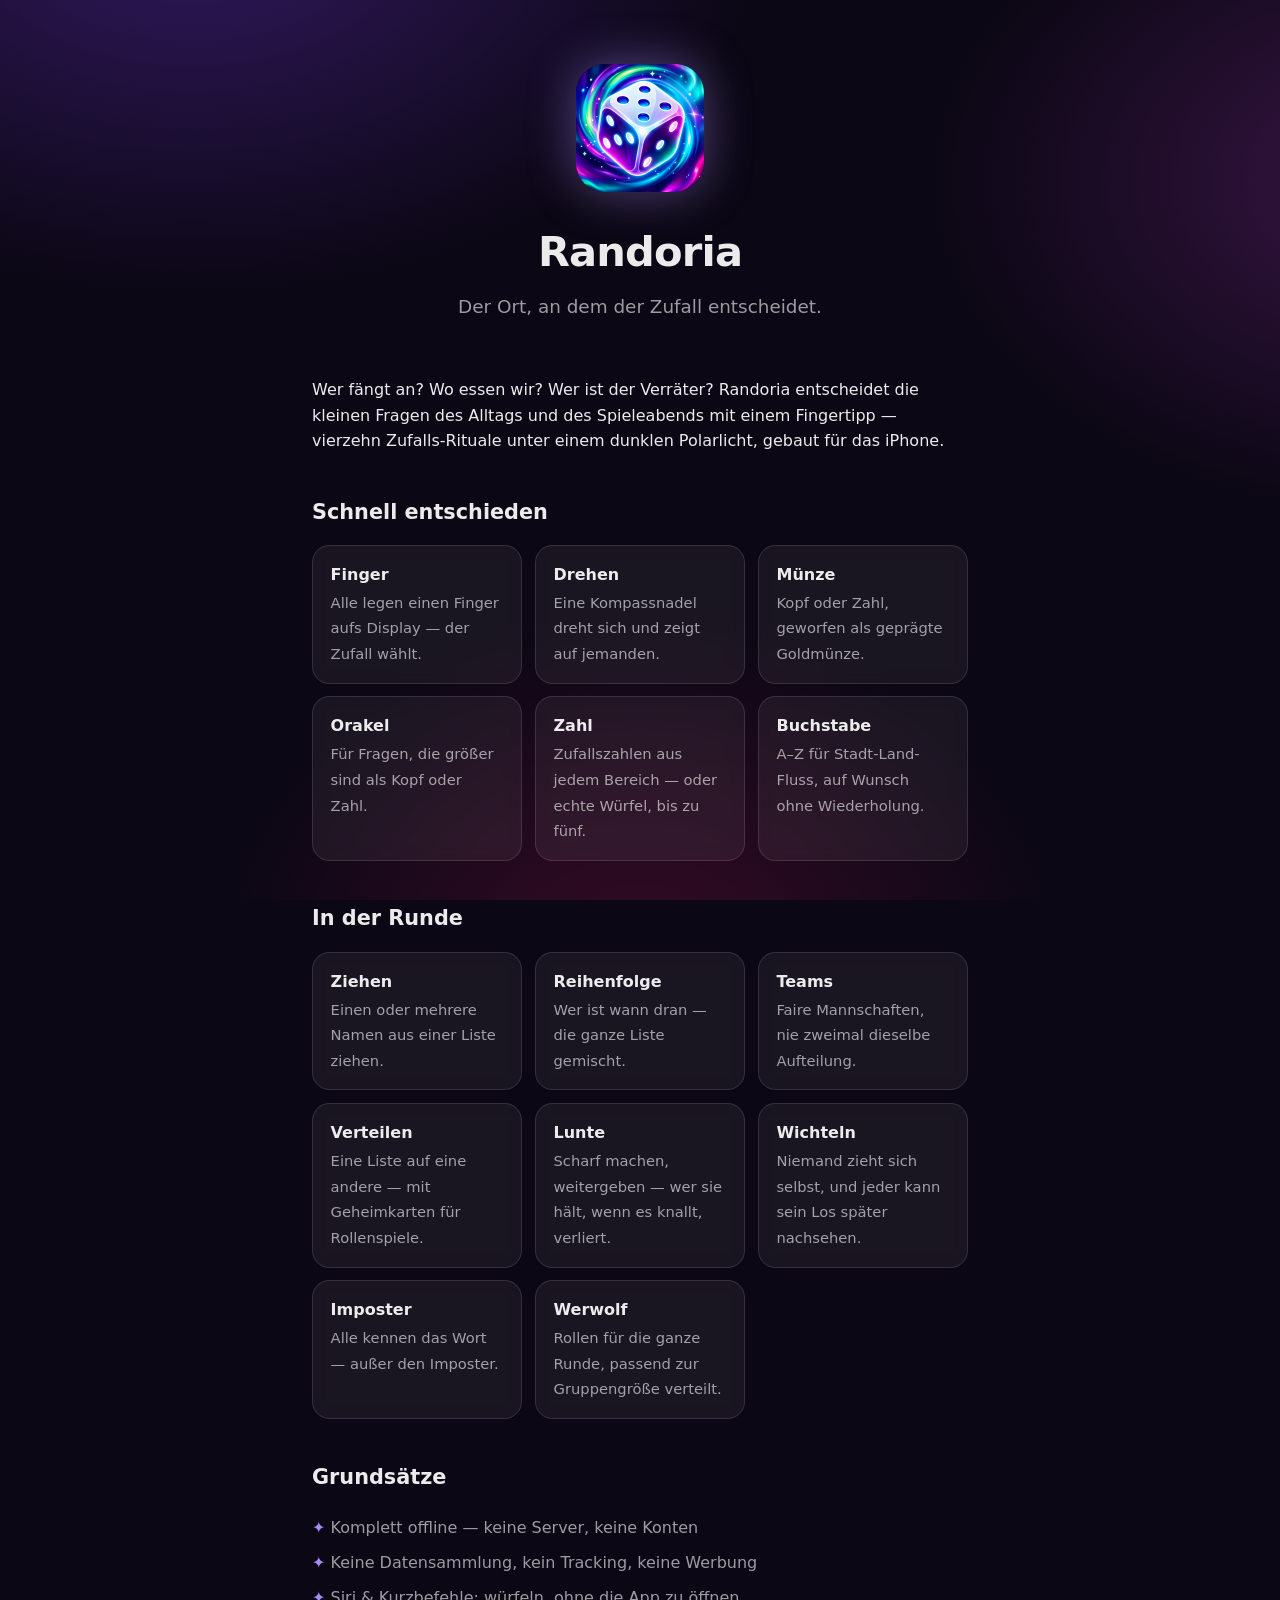
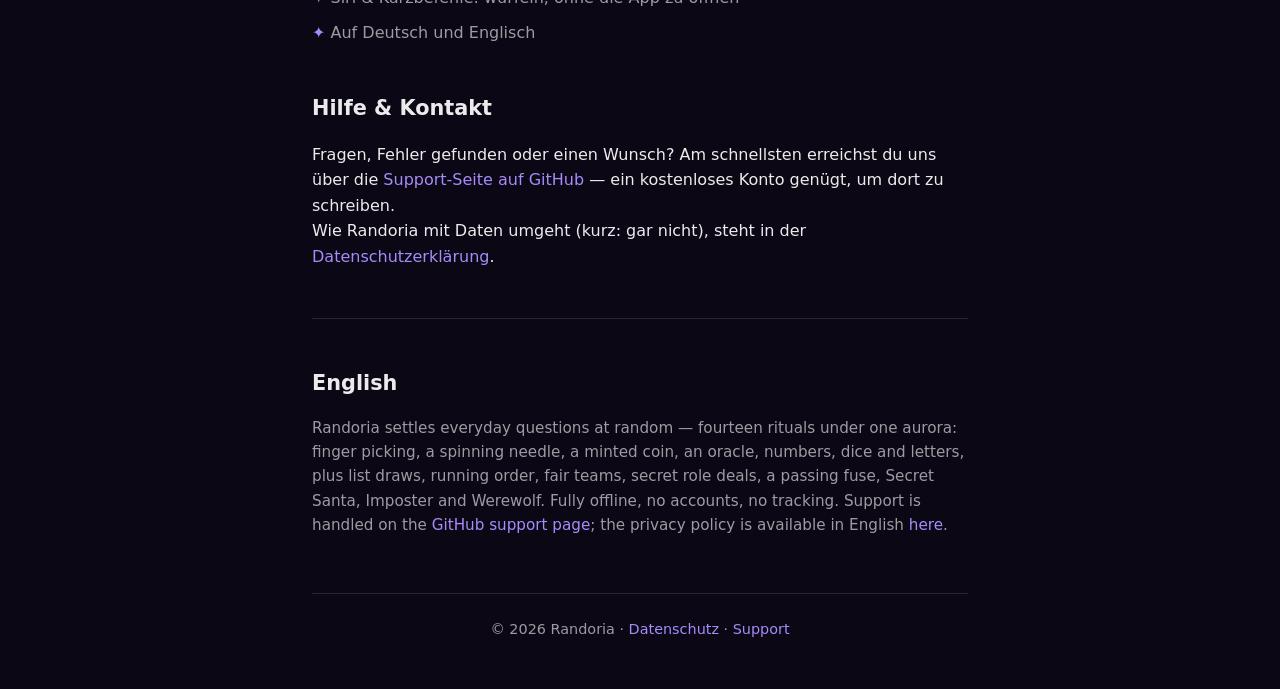
==== randoria/index.html @ 15b5b2f6 "Publish Randoria at its corrected Pages path Host the public landing page and privacy policy under /" ====
<!DOCTYPE html>
<html lang="de">
<head>
  <meta charset="utf-8">
  <meta name="viewport" content="width=device-width, initial-scale=1">
  <title>Randoria — Der Ort, an dem der Zufall entscheidet</title>
  <meta name="description" content="Randoria für iPhone: Finger-Auswahl, Glücksrad, Münzwurf, Listen, Teams, Würfel und Zufallszahlen — komplett offline, ohne Datensammlung.">
  <link rel="canonical" href="https://suthi17.github.io/randoria/">
  <link rel="stylesheet" href="styles.css">
  <link rel="icon" href="icon.png">
</head>
<body>
  <div class="wrap">
    <header class="hero">
      <img src="icon.png" alt="Randoria App-Icon: ein leuchtender Würfel vor Polarlicht">
      <h1>Randoria</h1>
      <p class="tagline">Der Ort, an dem der Zufall entscheidet.</p>
    </header>

    <main>
      <section>
        <p>Wer fängt an? Wo essen wir? Wer ist der Verräter? Randoria entscheidet
        die kleinen Fragen des Alltags und des Spieleabends mit einem Fingertipp —
        vierzehn Zufalls-Rituale unter einem dunklen Polarlicht, gebaut für das
        iPhone.</p>
      </section>

      <section>
        <h2>Schnell entschieden</h2>
        <div class="modes">
          <div class="card"><strong>Finger</strong><span>Alle legen einen Finger aufs Display — der Zufall wählt.</span></div>
          <div class="card"><strong>Drehen</strong><span>Eine Kompassnadel dreht sich und zeigt auf jemanden.</span></div>
          <div class="card"><strong>Münze</strong><span>Kopf oder Zahl, geworfen als geprägte Goldmünze.</span></div>
          <div class="card"><strong>Orakel</strong><span>Für Fragen, die größer sind als Kopf oder Zahl.</span></div>
          <div class="card"><strong>Zahl</strong><span>Zufallszahlen aus jedem Bereich — oder echte Würfel, bis zu fünf.</span></div>
          <div class="card"><strong>Buchstabe</strong><span>A–Z für Stadt-Land-Fluss, auf Wunsch ohne Wiederholung.</span></div>
        </div>
      </section>

      <section>
        <h2>In der Runde</h2>
        <div class="modes">
          <div class="card"><strong>Ziehen</strong><span>Einen oder mehrere Namen aus einer Liste ziehen.</span></div>
          <div class="card"><strong>Reihenfolge</strong><span>Wer ist wann dran — die ganze Liste gemischt.</span></div>
          <div class="card"><strong>Teams</strong><span>Faire Mannschaften, nie zweimal dieselbe Aufteilung.</span></div>
          <div class="card"><strong>Verteilen</strong><span>Eine Liste auf eine andere — mit Geheimkarten für Rollenspiele.</span></div>
          <div class="card"><strong>Lunte</strong><span>Scharf machen, weitergeben — wer sie hält, wenn es knallt, verliert.</span></div>
          <div class="card"><strong>Wichteln</strong><span>Niemand zieht sich selbst, und jeder kann sein Los später nachsehen.</span></div>
          <div class="card"><strong>Imposter</strong><span>Alle kennen das Wort — außer den Imposter.</span></div>
          <div class="card"><strong>Werwolf</strong><span>Rollen für die ganze Runde, passend zur Gruppengröße verteilt.</span></div>
        </div>
      </section>

      <section>
        <h2>Grundsätze</h2>
        <ul class="traits">
          <li>Komplett offline — keine Server, keine Konten</li>
          <li>Keine Datensammlung, kein Tracking, keine Werbung</li>
          <li>Siri &amp; Kurzbefehle: würfeln, ohne die App zu öffnen</li>
          <li>Auf Deutsch und Englisch</li>
        </ul>
      </section>

      <section id="support">
        <h2>Hilfe &amp; Kontakt</h2>
        <p>Fragen, Fehler gefunden oder einen Wunsch? Am schnellsten erreichst du
        uns über die <a href="https://github.com/suthi17/suthi17.github.io/issues">Support-Seite auf GitHub</a> —
        ein kostenloses Konto genügt, um dort zu schreiben.</p>
        <p>Wie Randoria mit Daten umgeht (kurz: gar nicht), steht in der
        <a href="privacy/">Datenschutzerklärung</a>.</p>
      </section>

      <hr class="divider">

      <section lang="en">
        <h2>English</h2>
        <p class="lang-note">Randoria settles everyday questions at random —
        fourteen rituals under one aurora: finger picking, a spinning needle, a
        minted coin, an oracle, numbers, dice and letters, plus list draws,
        running order, fair teams, secret role deals, a passing fuse, Secret
        Santa, Imposter and Werewolf. Fully offline, no accounts, no tracking.
        Support is handled on the
        <a href="https://github.com/suthi17/suthi17.github.io/issues">GitHub support page</a>;
        the privacy policy is available in English <a href="privacy/#english">here</a>.</p>
      </section>
    </main>

    <footer>
      © 2026 Randoria · <a href="privacy/">Datenschutz</a> · <a href="https://github.com/suthi17/suthi17.github.io/issues">Support</a>
    </footer>
  </div>
</body>
</html>
---- randoria/styles.css ----
:root {
  --bg: #0b0714;
  --card: rgba(255, 255, 255, 0.06);
  --border: rgba(255, 255, 255, 0.12);
  --text: rgba(255, 255, 255, 0.92);
  --muted: rgba(255, 255, 255, 0.6);
  --accent: #a78bfa;
}

* { margin: 0; padding: 0; box-sizing: border-box; }

body {
  font-family: ui-rounded, -apple-system, system-ui, "Segoe UI", sans-serif;
  background-color: var(--bg);
  background-image:
    radial-gradient(60rem 40rem at 15% -10%, rgba(124, 58, 237, 0.35), transparent 60%),
    radial-gradient(50rem 35rem at 110% 20%, rgba(217, 70, 239, 0.22), transparent 60%),
    radial-gradient(45rem 40rem at 50% 110%, rgba(190, 24, 93, 0.25), transparent 60%);
  background-attachment: fixed;
  color: var(--text);
  line-height: 1.6;
  min-height: 100vh;
}

.wrap {
  max-width: 44rem;
  margin: 0 auto;
  padding: 4rem 1.5rem 3rem;
}

header.hero { text-align: center; margin-bottom: 3.5rem; }

.hero img {
  width: 8rem;
  height: 8rem;
  border-radius: 1.8rem;
  box-shadow: 0 0 3rem rgba(167, 139, 250, 0.45);
}

.hero h1 {
  font-size: 2.6rem;
  font-weight: 800;
  margin-top: 1.2rem;
  letter-spacing: -0.02em;
}

.hero p.tagline {
  font-size: 1.15rem;
  color: var(--muted);
  margin-top: 0.4rem;
}

h2 {
  font-size: 1.3rem;
  font-weight: 700;
  margin: 2.6rem 0 1rem;
}

.modes {
  display: grid;
  grid-template-columns: repeat(auto-fit, minmax(12rem, 1fr));
  gap: 0.8rem;
}

.card {
  background: var(--card);
  border: 1px solid var(--border);
  border-radius: 1.1rem;
  padding: 1rem 1.1rem;
  backdrop-filter: blur(8px);
}

.card strong { display: block; margin-bottom: 0.15rem; }
.card span { color: var(--muted); font-size: 0.92rem; }

ul.traits { list-style: none; }
ul.traits li { padding: 0.3rem 0; color: var(--muted); }
ul.traits li::before { content: "✦ "; color: var(--accent); }

a { color: var(--accent); text-decoration: none; }
a:hover { text-decoration: underline; }

.divider {
  border: none;
  border-top: 1px solid var(--border);
  margin: 3rem 0;
}

footer {
  margin-top: 3.5rem;
  padding-top: 1.5rem;
  border-top: 1px solid var(--border);
  color: var(--muted);
  font-size: 0.9rem;
  text-align: center;
}

article p, article ul { margin-bottom: 1rem; color: var(--text); }
article ul { padding-left: 1.3rem; }
article li { margin-bottom: 0.5rem; }
article li strong { color: var(--text); }
.updated { color: var(--muted); font-size: 0.9rem; margin-bottom: 1.6rem; }
.back { display: inline-block; margin-bottom: 2rem; }
.lang-note { color: var(--muted); font-size: 0.95rem; }
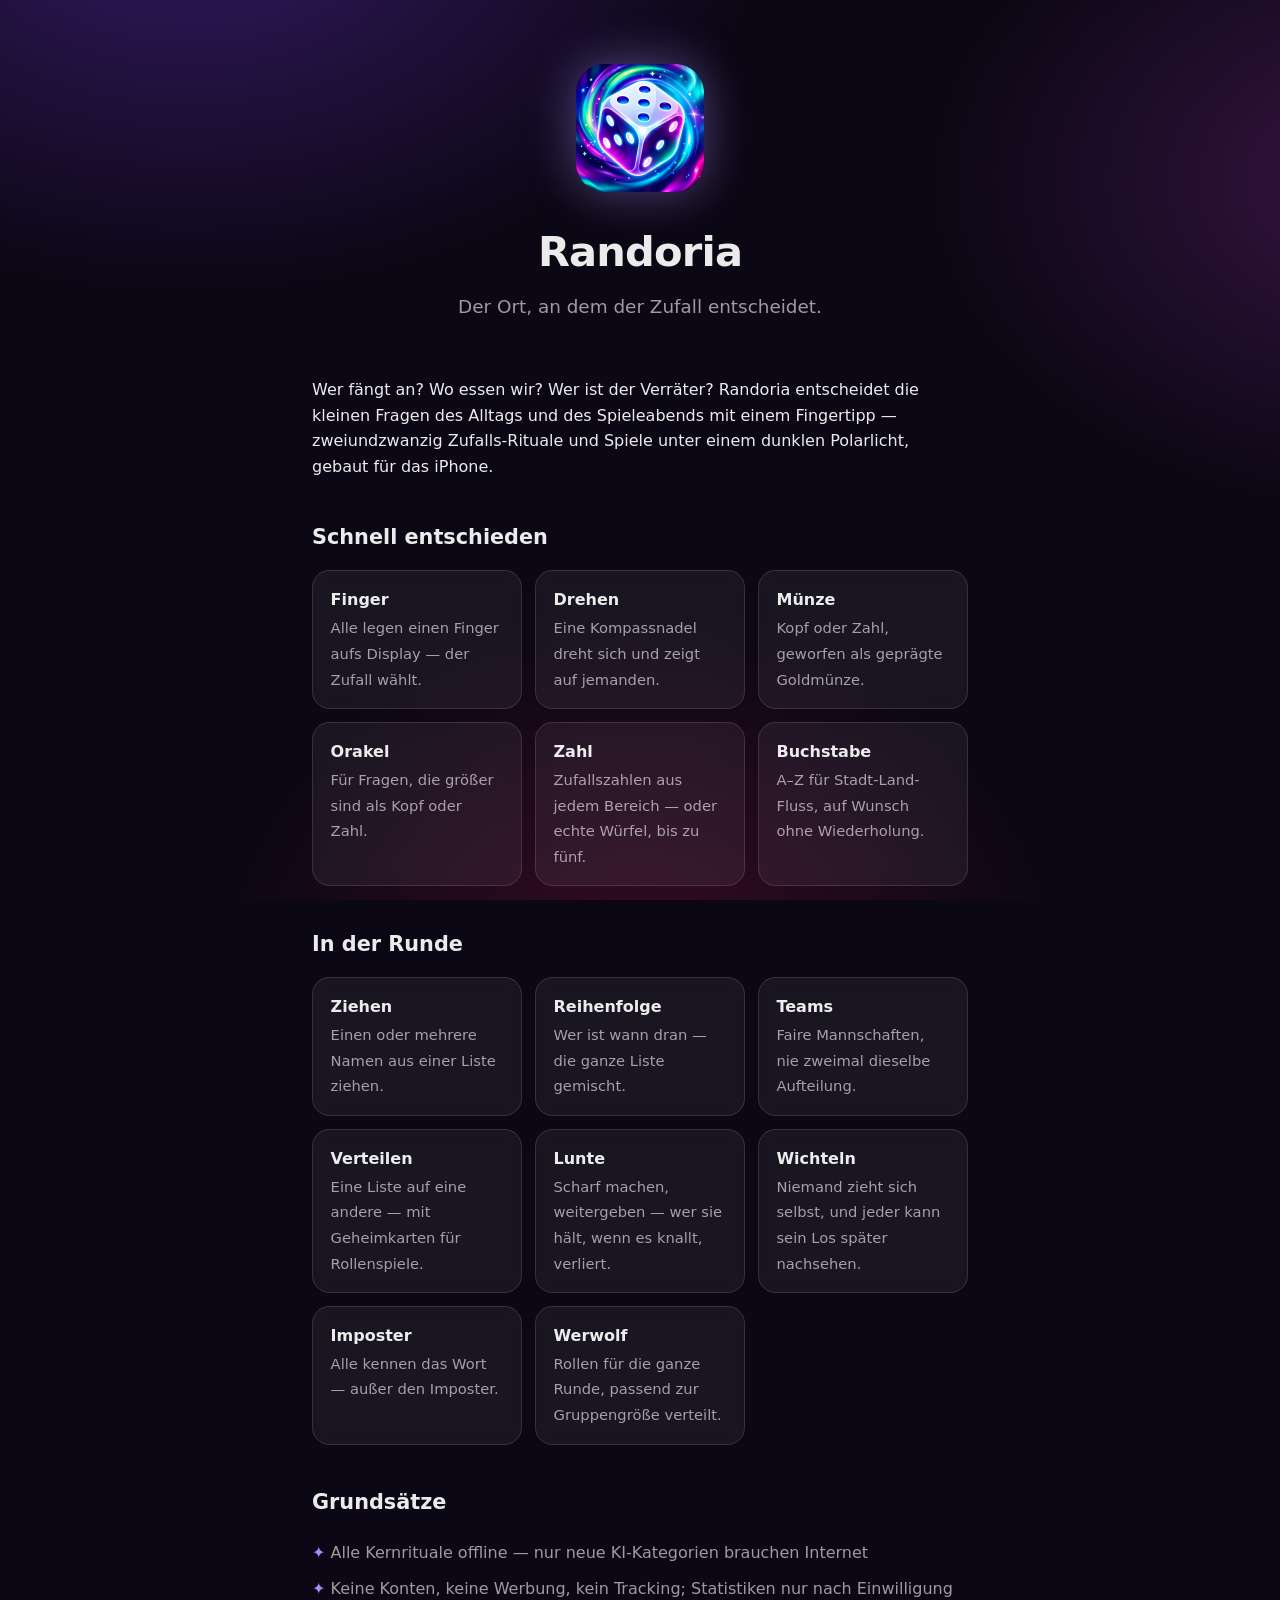
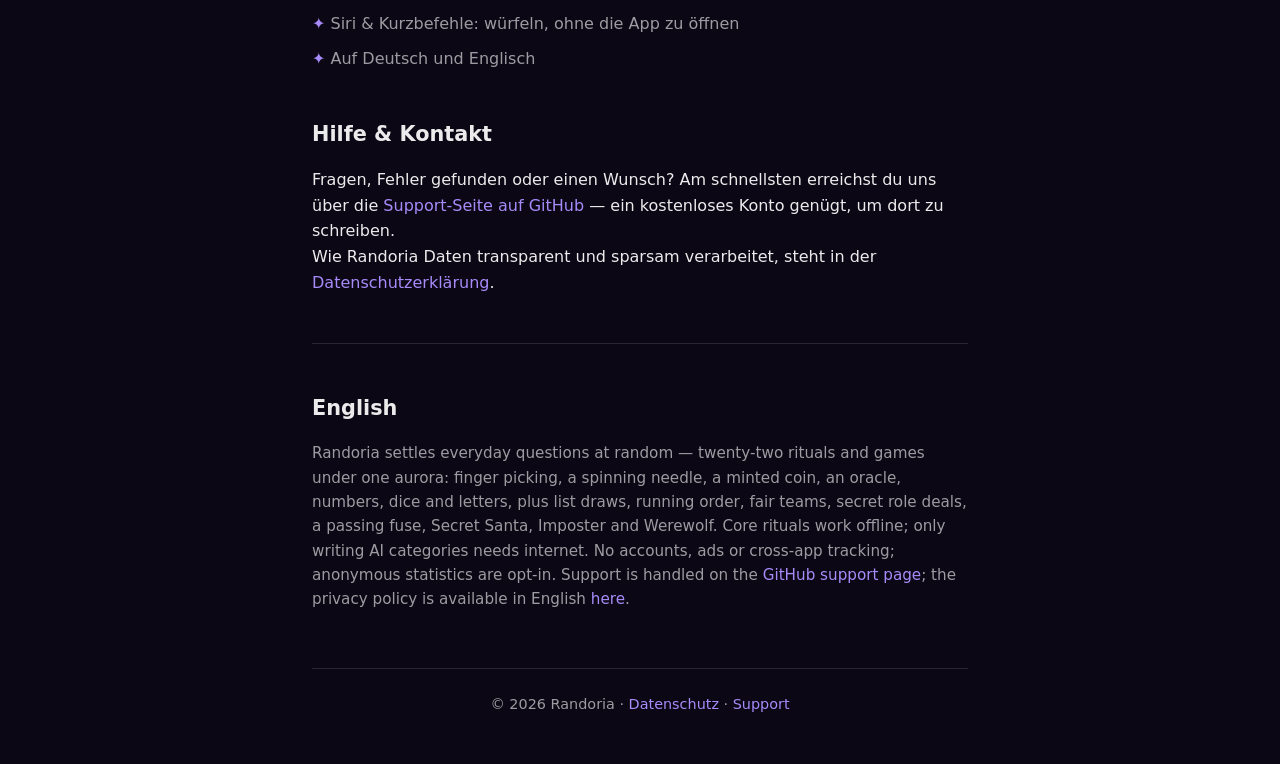
==== commit 328819c7: "Update Randoria privacy disclosures" ====
--- a/randoria/index.html
+++ b/randoria/index.html
@@ -4,7 +4,7 @@
   <meta charset="utf-8">
   <meta name="viewport" content="width=device-width, initial-scale=1">
   <title>Randoria — Der Ort, an dem der Zufall entscheidet</title>
-  <meta name="description" content="Randoria für iPhone: Finger-Auswahl, Glücksrad, Münzwurf, Listen, Teams, Würfel und Zufallszahlen — komplett offline, ohne Datensammlung.">
+  <meta name="description" content="Randoria für iPhone: 22 Partyspiele, Zufallsrituale und Listenwerkzeuge — ohne Konto, Werbung oder Tracking.">
   <link rel="canonical" href="https://suthi17.github.io/randoria/">
   <link rel="stylesheet" href="styles.css">
   <link rel="icon" href="icon.png">
@@ -21,7 +21,7 @@
       <section>
         <p>Wer fängt an? Wo essen wir? Wer ist der Verräter? Randoria entscheidet
         die kleinen Fragen des Alltags und des Spieleabends mit einem Fingertipp —
-        vierzehn Zufalls-Rituale unter einem dunklen Polarlicht, gebaut für das
+        zweiundzwanzig Zufalls-Rituale und Spiele unter einem dunklen Polarlicht, gebaut für das
         iPhone.</p>
       </section>
 
@@ -54,8 +54,8 @@
       <section>
         <h2>Grundsätze</h2>
         <ul class="traits">
-          <li>Komplett offline — keine Server, keine Konten</li>
-          <li>Keine Datensammlung, kein Tracking, keine Werbung</li>
+          <li>Alle Kernrituale offline — nur neue KI-Kategorien brauchen Internet</li>
+          <li>Keine Konten, keine Werbung, kein Tracking; Statistiken nur nach Einwilligung</li>
           <li>Siri &amp; Kurzbefehle: würfeln, ohne die App zu öffnen</li>
           <li>Auf Deutsch und Englisch</li>
         </ul>
@@ -64,9 +64,9 @@
       <section id="support">
         <h2>Hilfe &amp; Kontakt</h2>
         <p>Fragen, Fehler gefunden oder einen Wunsch? Am schnellsten erreichst du
-        uns über die <a href="https://github.com/suthi17/suthi17.github.io/issues">Support-Seite auf GitHub</a> —
+        uns über die <a href="https://github.com/suthi17/suthi17.github.io/issues/new">Support-Seite auf GitHub</a> —
         ein kostenloses Konto genügt, um dort zu schreiben.</p>
-        <p>Wie Randoria mit Daten umgeht (kurz: gar nicht), steht in der
+        <p>Wie Randoria Daten transparent und sparsam verarbeitet, steht in der
         <a href="privacy/">Datenschutzerklärung</a>.</p>
       </section>
 
@@ -75,18 +75,20 @@
       <section lang="en">
         <h2>English</h2>
         <p class="lang-note">Randoria settles everyday questions at random —
-        fourteen rituals under one aurora: finger picking, a spinning needle, a
+        twenty-two rituals and games under one aurora: finger picking, a spinning needle, a
         minted coin, an oracle, numbers, dice and letters, plus list draws,
         running order, fair teams, secret role deals, a passing fuse, Secret
-        Santa, Imposter and Werewolf. Fully offline, no accounts, no tracking.
+        Santa, Imposter and Werewolf. Core rituals work offline; only writing
+        AI categories needs internet. No accounts, ads or cross-app tracking;
+        anonymous statistics are opt-in.
         Support is handled on the
-        <a href="https://github.com/suthi17/suthi17.github.io/issues">GitHub support page</a>;
+        <a href="https://github.com/suthi17/suthi17.github.io/issues/new">GitHub support page</a>;
         the privacy policy is available in English <a href="privacy/#english">here</a>.</p>
       </section>
     </main>
 
     <footer>
-      © 2026 Randoria · <a href="privacy/">Datenschutz</a> · <a href="https://github.com/suthi17/suthi17.github.io/issues">Support</a>
+      © 2026 Randoria · <a href="privacy/">Datenschutz</a> · <a href="https://github.com/suthi17/suthi17.github.io/issues/new">Support</a>
     </footer>
   </div>
 </body>
